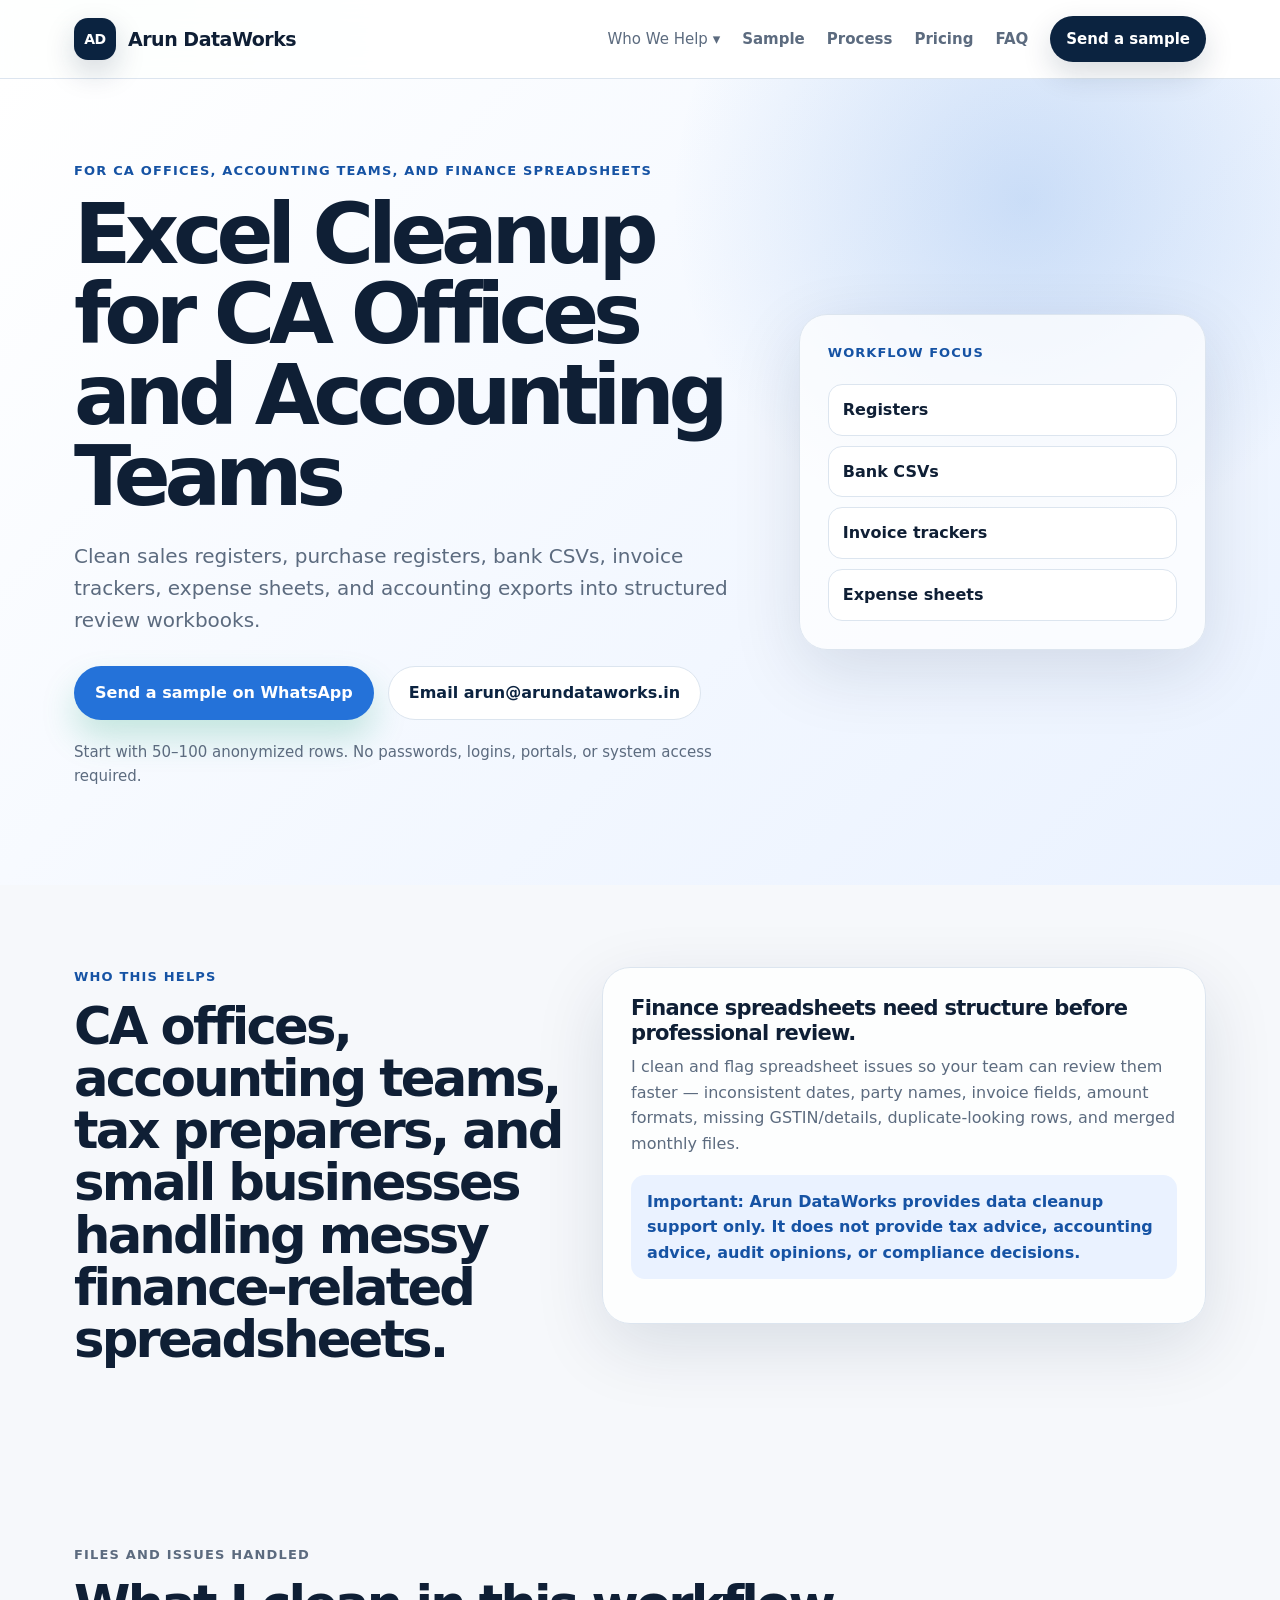
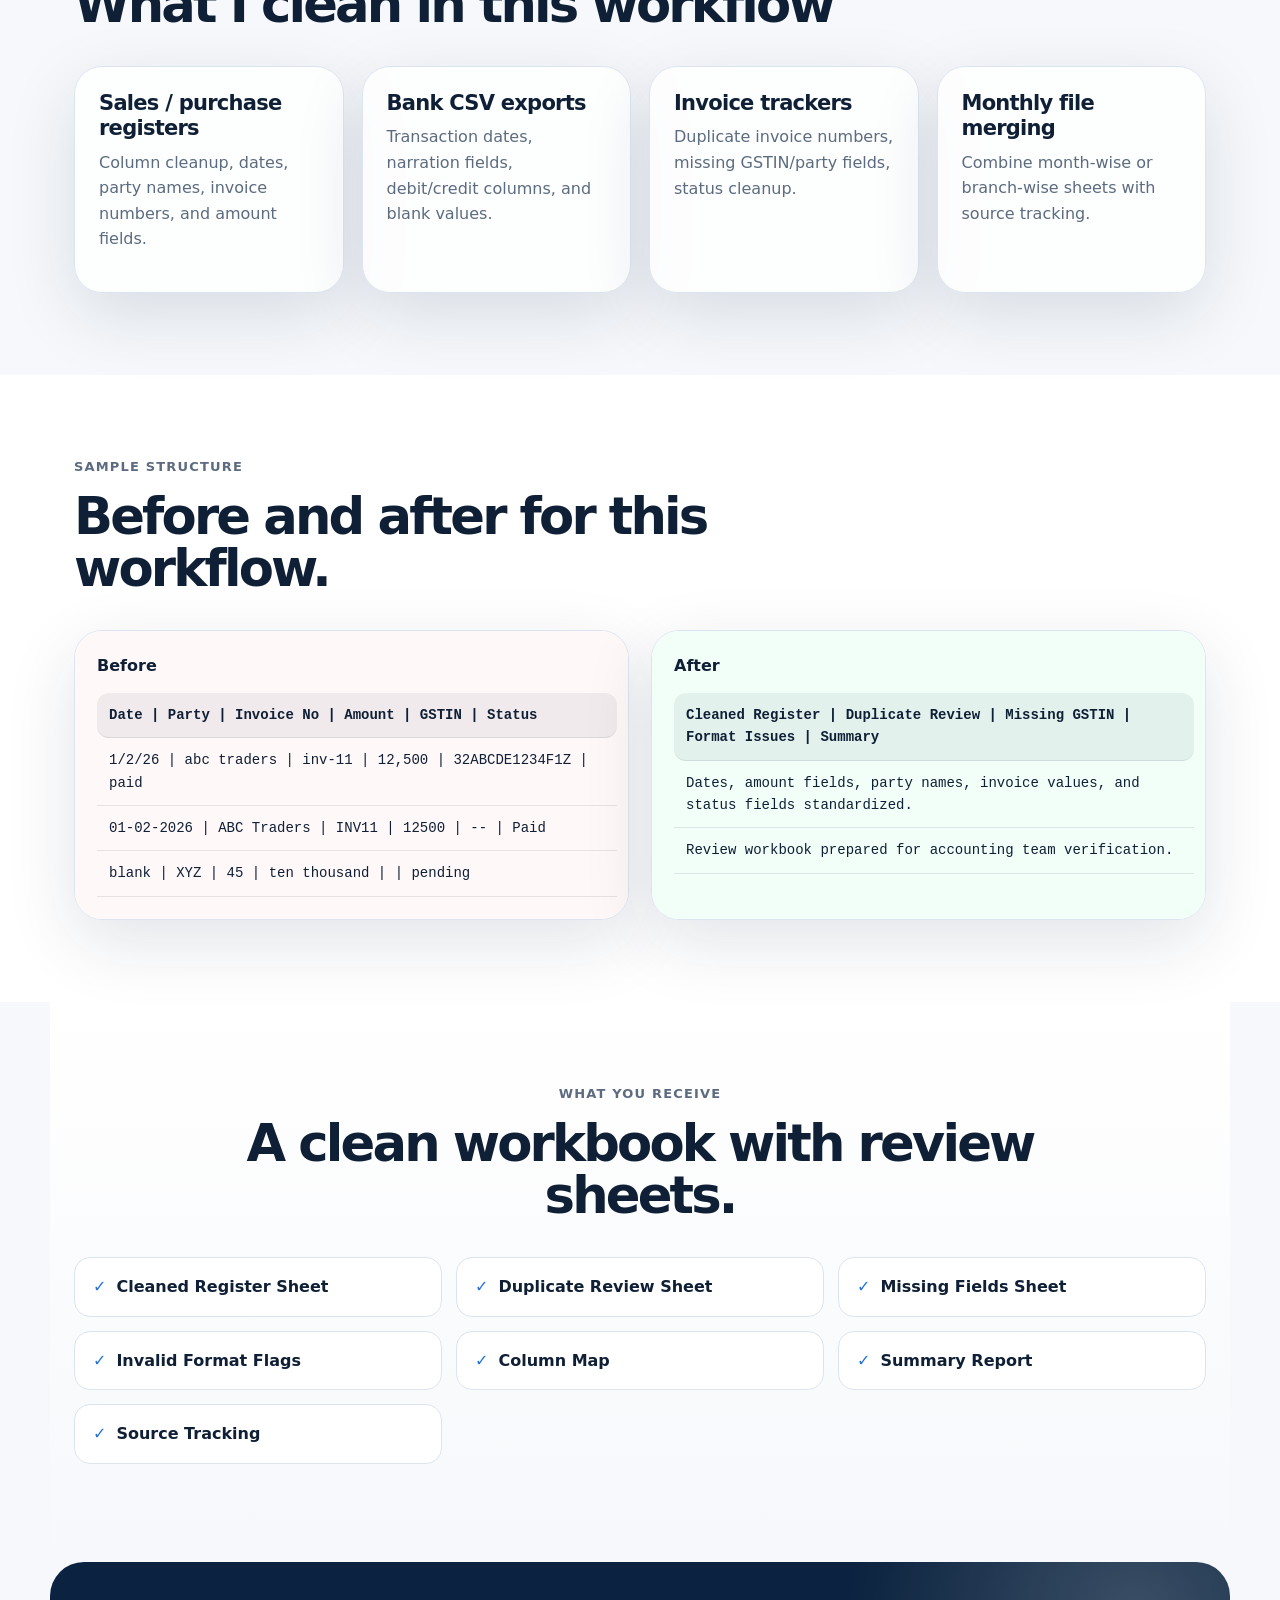
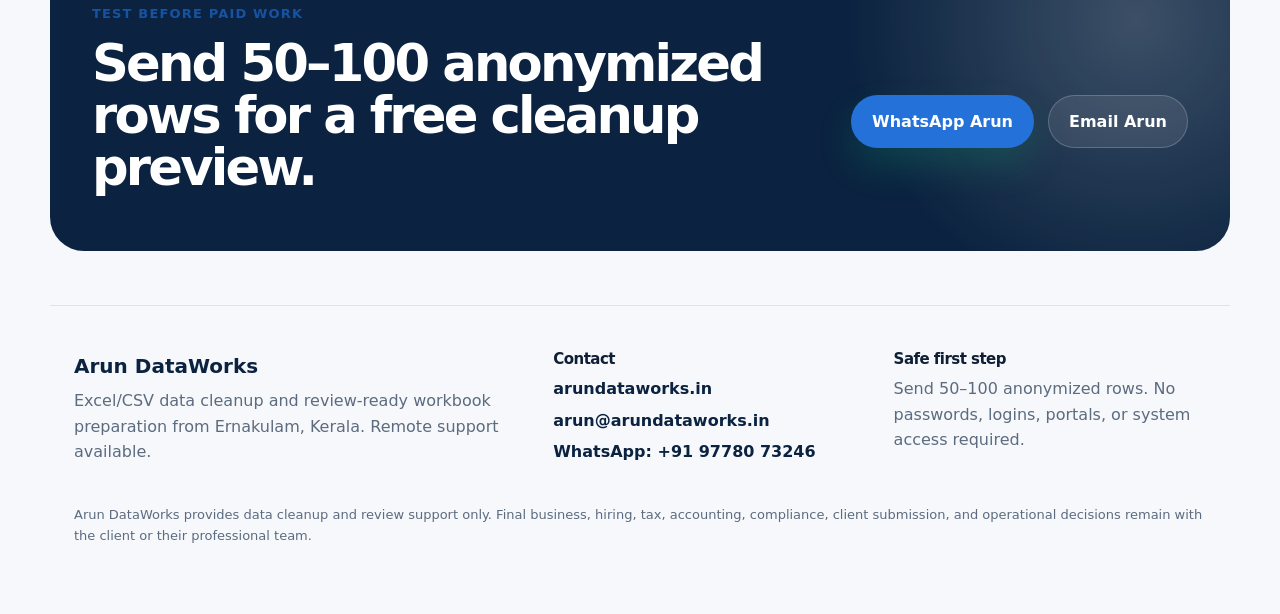
==== accounting.html @ 8d49b88d "Polish multi-service website design" ====
<!DOCTYPE html>
<html lang="en">
<head>
  <meta charset="UTF-8" />
  <meta name="viewport" content="width=device-width, initial-scale=1.0" />
  <meta name="description" content="Sales registers, purchase registers, bank CSVs, invoice trackers, and accounting exports cleaned for review." />
  <title>CA / Accounting Data Cleanup | Arun DataWorks</title>
  <link rel="stylesheet" href="style.css" />
</head>
<body class="service-page accounting">
  
<header class="site-header">
  <nav class="nav" aria-label="Main navigation">
    <a class="brand" href="index.html" aria-label="Arun DataWorks home">
      <span class="brand-mark">AD</span>
      <span class="brand-text">Arun DataWorks</span>
    </a>

    <div class="nav-links">
      <div class="nav-dropdown">
        <button class="nav-link dropdown-trigger" type="button" aria-label="Open service areas">
          Who We Help <span aria-hidden="true">▾</span>
        </button>
        <div class="mega-menu" aria-label="Service areas">
          <a href="recruitment.html" class=""><span>Recruitment teams</span><small>Candidate trackers & portal exports</small></a>
<a href="accounting.html" class="active"><span>CA / accounting firms</span><small>Registers, ledgers & bank CSVs</small></a>
<a href="ecommerce.html" class=""><span>Ecommerce teams</span><small>SKU, product & inventory files</small></a>
<a href="lead-lists.html" class=""><span>Sales / lead lists</span><small>CRM exports & follow-up sheets</small></a>
<a href="general-cleanup.html" class=""><span>General cleanup</span><small>One-off messy Excel/CSV files</small></a>
        </div>
      </div>
      <a class="nav-link" href="index.html#sample">Sample</a>
      <a class="nav-link" href="index.html#process">Process</a>
      <a class="nav-link" href="index.html#pricing">Pricing</a>
      <a class="nav-link" href="index.html#faq">FAQ</a>
      <a class="nav-cta" href="https://wa.me/919778073246">Send a sample</a>
    </div>
  </nav>
</header>

  <main>
    
<section class="service-hero-block">
  <div class="service-hero-inner">
    <div class="hero-copy">
      <p class="eyebrow">For CA offices, accounting teams, and finance spreadsheets</p>
      <h1>Excel Cleanup for CA Offices and Accounting Teams</h1>
      <p class="hero-subtitle">Clean sales registers, purchase registers, bank CSVs, invoice trackers, expense sheets, and accounting exports into structured review workbooks.</p>
      <div class="hero-actions">
        <a class="button primary" href="https://wa.me/919778073246">Send a sample on WhatsApp</a>
        <a class="button secondary" href="mailto:arun@arundataworks.in">Email arun@arundataworks.in</a>
      </div>
      <p class="trust-note">Start with 50–100 anonymized rows. No passwords, logins, portals, or system access required.</p>
    </div>
    <aside class="service-visual">
      <p>Workflow focus</p>
      <div class="focus-chips"><span>Registers</span>
<span>Bank CSVs</span>
<span>Invoice trackers</span>
<span>Expense sheets</span></div>
    </aside>
  </div>
</section>

<section class="section split-section">
  <div>
    <p class="eyebrow">Who this helps</p>
    <h2>CA offices, accounting teams, tax preparers, and small businesses handling messy finance-related spreadsheets.</h2>
  </div>
  <div class="explain-card">
    <h3>Finance spreadsheets need structure before professional review.</h3>
    <p>I clean and flag spreadsheet issues so your team can review them faster — inconsistent dates, party names, invoice fields, amount formats, missing GSTIN/details, duplicate-looking rows, and merged monthly files.</p>
    <p class="note">Important: Arun DataWorks provides data cleanup support only. It does not provide tax advice, accounting advice, audit opinions, or compliance decisions.</p>
  </div>
</section>

<section class="section">
  <div class="section-heading">
    <p class="eyebrow">Files and issues handled</p>
    <h2>What I clean in this workflow</h2>
  </div>
  <div class="input-grid">
    
<article class="input-card">
  <h3>Sales / purchase registers</h3>
  <p>Column cleanup, dates, party names, invoice numbers, and amount fields.</p>
</article>


<article class="input-card">
  <h3>Bank CSV exports</h3>
  <p>Transaction dates, narration fields, debit/credit columns, and blank values.</p>
</article>


<article class="input-card">
  <h3>Invoice trackers</h3>
  <p>Duplicate invoice numbers, missing GSTIN/party fields, status cleanup.</p>
</article>


<article class="input-card">
  <h3>Monthly file merging</h3>
  <p>Combine month-wise or branch-wise sheets with source tracking.</p>
</article>

  </div>
</section>

<section class="section sample-section">
  <div class="section-heading">
    <p class="eyebrow">Sample structure</p>
    <h2>Before and after for this workflow.</h2>
  </div>
  <div class="before-after">
    <div class="sheet-card messy">
      <div class="sheet-head">Before</div>
      <div class="sheet-row header">Date | Party | Invoice No | Amount | GSTIN | Status</div>
<div class="sheet-row">1/2/26 | abc traders | inv-11 | 12,500 | 32ABCDE1234F1Z | paid</div>
<div class="sheet-row">01-02-2026 | ABC Traders | INV11 | 12500 | -- | Paid</div>
<div class="sheet-row">blank | XYZ | 45 | ten thousand |  | pending</div>
    </div>
    <div class="sheet-card clean">
      <div class="sheet-head">After</div>
      <div class="sheet-row header">Cleaned Register | Duplicate Review | Missing GSTIN | Format Issues | Summary</div>
<div class="sheet-row">Dates, amount fields, party names, invoice values, and status fields standardized.</div>
<div class="sheet-row">Review workbook prepared for accounting team verification.</div>
    </div>
  </div>
</section>

<section class="section output-section">
  <div class="section-heading centered">
    <p class="eyebrow">What you receive</p>
    <h2>A clean workbook with review sheets.</h2>
  </div>
  <ul class="output-list">
    <li>Cleaned Register Sheet</li>
<li>Duplicate Review Sheet</li>
<li>Missing Fields Sheet</li>
<li>Invalid Format Flags</li>
<li>Column Map</li>
<li>Summary Report</li>
<li>Source Tracking</li>
  </ul>
</section>

<section class="final-cta">
  <div>
    <p class="eyebrow">Test before paid work</p>
    <h2>Send 50–100 anonymized rows for a free cleanup preview.</h2>
  </div>
  <div class="hero-actions">
    <a class="button primary" href="https://wa.me/919778073246">WhatsApp Arun</a>
    <a class="button secondary dark" href="mailto:arun@arundataworks.in">Email Arun</a>
  </div>
</section>

  </main>
  
<footer class="footer">
  <div class="footer-grid">
    <div>
      <a class="footer-brand" href="index.html">Arun DataWorks</a>
      <p>Excel/CSV data cleanup and review-ready workbook preparation from Ernakulam, Kerala. Remote support available.</p>
    </div>
    <div>
      <h3>Contact</h3>
      <a href="https://arundataworks.in">arundataworks.in</a>
      <a href="mailto:arun@arundataworks.in">arun@arundataworks.in</a>
      <a href="https://wa.me/919778073246">WhatsApp: +91 97780 73246</a>
    </div>
    <div>
      <h3>Safe first step</h3>
      <p>Send 50–100 anonymized rows. No passwords, logins, portals, or system access required.</p>
    </div>
  </div>
  <p class="disclaimer">Arun DataWorks provides data cleanup and review support only. Final business, hiring, tax, accounting, compliance, client submission, and operational decisions remain with the client or their professional team.</p>
</footer>

</body>
</html>
---- style.css ----
:root {
  --bg: #f6f8fb;
  --surface: #ffffff;
  --text: #0f1f35;
  --muted: #5c6b7f;
  --border: #dce5ef;
  --navy: #0b2340;
  --accent: #0f9f6e;
  --accent-soft: #e8f8f1;
  --accent-dark: #087650;
  --shadow: 0 22px 70px rgba(11, 35, 64, 0.12);
  --radius: 28px;
}

body.recruitment { --accent: #0f9f6e; --accent-soft: #e8f8f1; --accent-dark: #087650; }
body.accounting { --accent: #2472d9; --accent-soft: #eaf2ff; --accent-dark: #1653a4; }
body.ecommerce { --accent: #e88722; --accent-soft: #fff3e5; --accent-dark: #b85f08; }
body.leads { --accent: #7b4dd8; --accent-soft: #f1ecff; --accent-dark: #5932af; }
body.general { --accent: #58677c; --accent-soft: #eef2f6; --accent-dark: #334155; }

* { box-sizing: border-box; }

html { scroll-behavior: smooth; }

body {
  margin: 0;
  font-family: Inter, ui-sans-serif, system-ui, -apple-system, BlinkMacSystemFont, "Segoe UI", Arial, sans-serif;
  color: var(--text);
  background:
    radial-gradient(circle at 10% 0%, rgba(15, 159, 110, 0.08), transparent 24rem),
    linear-gradient(180deg, #ffffff 0%, var(--bg) 42rem);
  line-height: 1.6;
}

a { color: inherit; text-decoration: none; }

.site-header {
  position: sticky;
  top: 0;
  z-index: 50;
  background: rgba(255,255,255,.88);
  border-bottom: 1px solid var(--border);
  backdrop-filter: blur(16px);
}

.nav {
  max-width: 1180px;
  margin: 0 auto;
  padding: 16px 24px;
  display: flex;
  align-items: center;
  justify-content: space-between;
  gap: 26px;
}

.brand {
  display: flex;
  align-items: center;
  gap: 12px;
  font-weight: 850;
  letter-spacing: -0.03em;
}

.brand-mark {
  width: 42px;
  height: 42px;
  display: grid;
  place-items: center;
  border-radius: 14px;
  background: var(--navy);
  color: #fff;
  font-size: 14px;
  box-shadow: 0 12px 30px rgba(11,35,64,.18);
}

.brand-text { font-size: 19px; }

.nav-links {
  display: flex;
  align-items: center;
  gap: 22px;
  color: var(--muted);
  font-size: 15px;
}

.nav-link {
  padding: 10px 0;
  font-weight: 650;
}

.nav-link:hover { color: var(--text); }

.nav-cta {
  padding: 11px 16px;
  border-radius: 999px;
  background: var(--navy);
  color: #fff;
  font-weight: 800;
  box-shadow: 0 12px 30px rgba(11,35,64,.16);
}

.nav-dropdown {
  position: relative;
}

.dropdown-trigger {
  appearance: none;
  border: 0;
  background: transparent;
  color: var(--muted);
  cursor: pointer;
  font: inherit;
}

.mega-menu {
  position: absolute;
  top: 44px;
  right: -120px;
  width: 390px;
  padding: 12px;
  display: grid;
  gap: 6px;
  background: #fff;
  border: 1px solid var(--border);
  border-radius: 22px;
  box-shadow: var(--shadow);
  opacity: 0;
  transform: translateY(8px);
  visibility: hidden;
  pointer-events: none;
  transition: .16s ease;
}

.nav-dropdown:hover .mega-menu,
.nav-dropdown:focus-within .mega-menu {
  opacity: 1;
  transform: translateY(0);
  visibility: visible;
  pointer-events: auto;
}

.mega-menu a {
  display: grid;
  gap: 2px;
  padding: 12px 14px;
  border-radius: 14px;
}

.mega-menu a:hover,
.mega-menu a.active {
  background: var(--accent-soft);
}

.mega-menu span {
  color: var(--text);
  font-weight: 800;
}

.mega-menu small {
  color: var(--muted);
}

.hero,
.section,
.service-hero-block {
  max-width: 1180px;
  margin: 0 auto;
  padding: 82px 24px;
}

.home-hero {
  padding-top: 98px;
}

.hero-inner,
.service-hero-inner {
  display: grid;
  grid-template-columns: minmax(0, 1.25fr) minmax(320px, .75fr);
  gap: 46px;
  align-items: center;
}

.eyebrow {
  margin: 0 0 12px;
  color: var(--accent-dark);
  text-transform: uppercase;
  letter-spacing: .09em;
  font-size: 13px;
  font-weight: 900;
}

h1, h2, h3, p { margin-top: 0; }

h1 {
  margin-bottom: 24px;
  font-size: clamp(44px, 6.9vw, 84px);
  line-height: .96;
  letter-spacing: -.075em;
}

h2 {
  margin-bottom: 16px;
  font-size: clamp(30px, 4vw, 52px);
  line-height: 1.02;
  letter-spacing: -.055em;
}

h3 {
  margin-bottom: 8px;
  font-size: 21px;
  line-height: 1.2;
  letter-spacing: -.035em;
}

.hero-subtitle {
  max-width: 770px;
  color: var(--muted);
  font-size: 20px;
}

.hero-actions {
  display: flex;
  flex-wrap: wrap;
  gap: 14px;
  margin-top: 30px;
}

.button {
  display: inline-flex;
  justify-content: center;
  align-items: center;
  min-height: 50px;
  padding: 13px 20px;
  border-radius: 999px;
  border: 1px solid transparent;
  font-weight: 900;
}

.button.primary {
  background: var(--accent);
  color: #fff;
  box-shadow: 0 18px 34px rgba(15,159,110,.22);
}

.button.secondary {
  background: #fff;
  color: var(--navy);
  border-color: var(--border);
}

.button.secondary.dark {
  background: rgba(255,255,255,.09);
  color: #fff;
  border-color: rgba(255,255,255,.20);
}

.trust-note {
  margin-top: 20px;
  color: var(--muted);
  font-size: 15px;
}

.hero-panel,
.service-visual,
.explain-card,
.workflow-card,
.price-card,
.input-card,
.sheet-card,
.process-grid article {
  background: rgba(255,255,255,.82);
  border: 1px solid var(--border);
  border-radius: var(--radius);
  box-shadow: var(--shadow);
}

.hero-panel {
  padding: 26px;
  position: relative;
  overflow: hidden;
}

.hero-panel::before {
  content: "";
  position: absolute;
  inset: -40% -30% auto auto;
  width: 260px;
  height: 260px;
  border-radius: 50%;
  background: var(--accent-soft);
}

.panel-top {
  display: flex;
  gap: 8px;
  margin-bottom: 24px;
}

.panel-top span {
  width: 12px;
  height: 12px;
  border-radius: 999px;
  background: var(--border);
}

.hero-panel h2 {
  position: relative;
  font-size: 28px;
}

.hero-panel p {
  position: relative;
  color: var(--muted);
}

.mini-sheet {
  position: relative;
  display: grid;
  gap: 8px;
  margin: 24px 0;
}

.mini-sheet div {
  padding: 12px;
  border-radius: 12px;
  background: #f7fafc;
  border: 1px solid var(--border);
  font-weight: 800;
}

.trust-strip {
  max-width: 1180px;
  margin: 0 auto;
  padding: 0 24px 44px;
  display: grid;
  grid-template-columns: repeat(4, 1fr);
  gap: 14px;
}

.trust-strip div {
  padding: 18px;
  border-radius: 20px;
  background: #fff;
  border: 1px solid var(--border);
}

.trust-strip strong,
.trust-strip span {
  display: block;
}

.trust-strip span {
  color: var(--muted);
  font-size: 14px;
}

.section-heading {
  max-width: 820px;
  margin-bottom: 36px;
}

.section-heading.centered {
  margin-left: auto;
  margin-right: auto;
  text-align: center;
}

.section-heading p {
  color: var(--muted);
}

.workflow-grid {
  display: grid;
  grid-template-columns: repeat(6, 1fr);
  gap: 18px;
}

.workflow-card {
  min-height: 310px;
  padding: 24px;
  display: flex;
  flex-direction: column;
  transition: .16s ease;
}

.workflow-card:hover {
  transform: translateY(-3px);
  border-color: color-mix(in srgb, var(--accent) 45%, var(--border));
}

.workflow-card:nth-child(1),
.workflow-card:nth-child(2),
.workflow-card:nth-child(3) {
  grid-column: span 2;
}

.workflow-card:nth-child(4),
.workflow-card:nth-child(5) {
  grid-column: span 3;
}

.card-icon {
  width: 42px;
  height: 42px;
  display: grid;
  place-items: center;
  border-radius: 14px;
  margin-bottom: 34px;
  background: var(--accent-soft);
  color: var(--accent-dark);
  font-weight: 900;
}

.card-kicker {
  margin-bottom: 8px;
  color: var(--accent-dark);
  font-size: 13px;
  font-weight: 900;
  text-transform: uppercase;
  letter-spacing: .08em;
}

.workflow-card p:last-child {
  color: var(--muted);
}

.recruitment-card { --accent: #0f9f6e; --accent-soft: #e8f8f1; --accent-dark: #087650; }
.accounting-card { --accent: #2472d9; --accent-soft: #eaf2ff; --accent-dark: #1653a4; }
.ecommerce-card { --accent: #e88722; --accent-soft: #fff3e5; --accent-dark: #b85f08; }
.leads-card { --accent: #7b4dd8; --accent-soft: #f1ecff; --accent-dark: #5932af; }
.general-card { --accent: #58677c; --accent-soft: #eef2f6; --accent-dark: #334155; }

.sample-section {
  max-width: none;
  background: #fff;
  padding-left: calc((100% - 1180px)/2 + 24px);
  padding-right: calc((100% - 1180px)/2 + 24px);
}

.before-after {
  display: grid;
  grid-template-columns: repeat(2, 1fr);
  gap: 22px;
}

.sheet-card {
  padding: 22px;
  overflow: auto;
}

.sheet-head {
  margin-bottom: 14px;
  font-weight: 900;
}

.sheet-row {
  min-width: 520px;
  padding: 11px 12px;
  border-bottom: 1px solid rgba(15,31,53,.10);
  font-family: "SFMono-Regular", Consolas, "Liberation Mono", monospace;
  font-size: 14px;
}

.sheet-row.header {
  border-radius: 12px;
  background: rgba(15,31,53,.06);
  font-weight: 900;
}

.sheet-card.messy { background: #fff8f8; }
.sheet-card.clean { background: #f2fff9; }

.process-section {
  background: linear-gradient(180deg, var(--bg), #fff);
}

.process-grid {
  display: grid;
  grid-template-columns: repeat(3, 1fr);
  gap: 18px;
}

.process-grid article {
  padding: 26px;
}

.process-grid span {
  width: 38px;
  height: 38px;
  display: grid;
  place-items: center;
  margin-bottom: 20px;
  border-radius: 50%;
  background: var(--navy);
  color: #fff;
  font-weight: 900;
}

.process-grid p,
.input-card p,
.price-card p,
.explain-card p {
  color: var(--muted);
}

.pricing-section {
  max-width: none;
  background: var(--navy);
  color: #fff;
  padding-left: calc((100% - 1180px)/2 + 24px);
  padding-right: calc((100% - 1180px)/2 + 24px);
}

.pricing-section .eyebrow {
  color: #7af0bf;
}

.pricing-grid {
  display: grid;
  grid-template-columns: repeat(4, 1fr);
  gap: 18px;
}

.price-card {
  padding: 24px;
  color: var(--text);
}

.price-card.featured {
  border-color: rgba(122,240,191,.7);
}

.price-card strong {
  display: block;
  margin-top: 18px;
  color: var(--accent-dark);
  font-size: 22px;
}

.faq-list {
  display: grid;
  gap: 14px;
}

details {
  padding: 22px 24px;
  border: 1px solid var(--border);
  border-radius: 20px;
  background: #fff;
  box-shadow: var(--shadow);
}

summary {
  cursor: pointer;
  color: var(--navy);
  font-weight: 900;
}

details p {
  margin: 12px 0 0;
  color: var(--muted);
}

.final-cta {
  max-width: 1180px;
  margin: 0 auto 54px;
  padding: 42px;
  display: flex;
  align-items: center;
  justify-content: space-between;
  gap: 26px;
  border-radius: 34px;
  color: #fff;
  background:
    radial-gradient(circle at 92% 20%, rgba(255,255,255,.20), transparent 18rem),
    var(--navy);
}

.final-cta h2 {
  max-width: 720px;
}

.footer {
  max-width: 1180px;
  margin: 0 auto;
  padding: 44px 24px 54px;
  border-top: 1px solid var(--border);
  color: var(--muted);
}

.footer-grid {
  display: grid;
  grid-template-columns: 1.3fr .9fr .9fr;
  gap: 28px;
  margin-bottom: 24px;
}

.footer-brand {
  display: block;
  color: var(--text);
  font-size: 20px;
  font-weight: 900;
  margin-bottom: 8px;
}

.footer h3 {
  font-size: 15px;
  color: var(--text);
}

.footer a {
  display: block;
  color: var(--navy);
  font-weight: 800;
  margin-bottom: 6px;
}

.disclaimer {
  font-size: 13px;
}

.service-hero-block {
  max-width: none;
  background:
    radial-gradient(circle at 80% 15%, color-mix(in srgb, var(--accent) 20%, transparent), transparent 22rem),
    linear-gradient(135deg, #ffffff 0%, var(--accent-soft) 100%);
  padding-left: calc((100% - 1180px)/2 + 24px);
  padding-right: calc((100% - 1180px)/2 + 24px);
}

.service-visual {
  padding: 28px;
  background: rgba(255,255,255,.72);
}

.service-visual > p {
  color: var(--accent-dark);
  font-weight: 900;
  text-transform: uppercase;
  letter-spacing: .08em;
  font-size: 13px;
}

.focus-chips {
  display: grid;
  gap: 10px;
  margin-top: 20px;
}

.focus-chips span {
  padding: 12px 14px;
  border-radius: 14px;
  background: #fff;
  border: 1px solid var(--border);
  font-weight: 850;
}

.split-section {
  display: grid;
  grid-template-columns: .9fr 1.1fr;
  gap: 34px;
  align-items: start;
}

.explain-card {
  padding: 28px;
}

.explain-card .note {
  margin-top: 18px;
  padding: 14px 16px;
  border-radius: 14px;
  background: var(--accent-soft);
  color: var(--accent-dark);
  font-weight: 750;
}

.input-grid {
  display: grid;
  grid-template-columns: repeat(4, 1fr);
  gap: 18px;
}

.input-card {
  padding: 24px;
}

.output-section {
  background:
    linear-gradient(180deg, #fff 0%, var(--bg) 100%);
}

.output-list {
  display: grid;
  grid-template-columns: repeat(3, 1fr);
  gap: 14px;
  padding: 0;
  list-style: none;
}

.output-list li {
  padding: 16px 18px;
  border-radius: 16px;
  background: #fff;
  border: 1px solid var(--border);
  font-weight: 800;
}

.output-list li::before {
  content: "✓";
  margin-right: 10px;
  color: var(--accent);
}

@media (max-width: 980px) {
  .hero-inner,
  .service-hero-inner,
  .split-section,
  .footer-grid {
    grid-template-columns: 1fr;
  }

  .trust-strip,
  .pricing-grid,
  .input-grid,
  .output-list {
    grid-template-columns: repeat(2, 1fr);
  }

  .workflow-grid,
  .process-grid,
  .before-after {
    grid-template-columns: 1fr;
  }

  .workflow-card,
  .workflow-card:nth-child(1),
  .workflow-card:nth-child(2),
  .workflow-card:nth-child(3),
  .workflow-card:nth-child(4),
  .workflow-card:nth-child(5) {
    grid-column: auto;
    min-height: auto;
  }

  .nav {
    align-items: flex-start;
  }

  .nav-links {
    flex-wrap: wrap;
    justify-content: flex-end;
  }

  .mega-menu {
    right: 0;
  }

  .final-cta {
    flex-direction: column;
    align-items: flex-start;
  }
}

@media (max-width: 660px) {
  .nav {
    display: grid;
  }

  .nav-links {
    justify-content: flex-start;
    gap: 14px;
  }

  .nav-cta {
    display: none;
  }

  .mega-menu {
    position: fixed;
    left: 16px;
    right: 16px;
    top: 96px;
    width: auto;
  }

  .hero,
  .section,
  .service-hero-block {
    padding-top: 58px;
    padding-bottom: 58px;
  }

  h1 {
    font-size: clamp(40px, 14vw, 58px);
  }

  .hero-subtitle {
    font-size: 18px;
  }

  .button {
    width: 100%;
  }

  .trust-strip,
  .pricing-grid,
  .input-grid,
  .output-list {
    grid-template-columns: 1fr;
  }

  .sheet-row {
    min-width: 460px;
  }
}
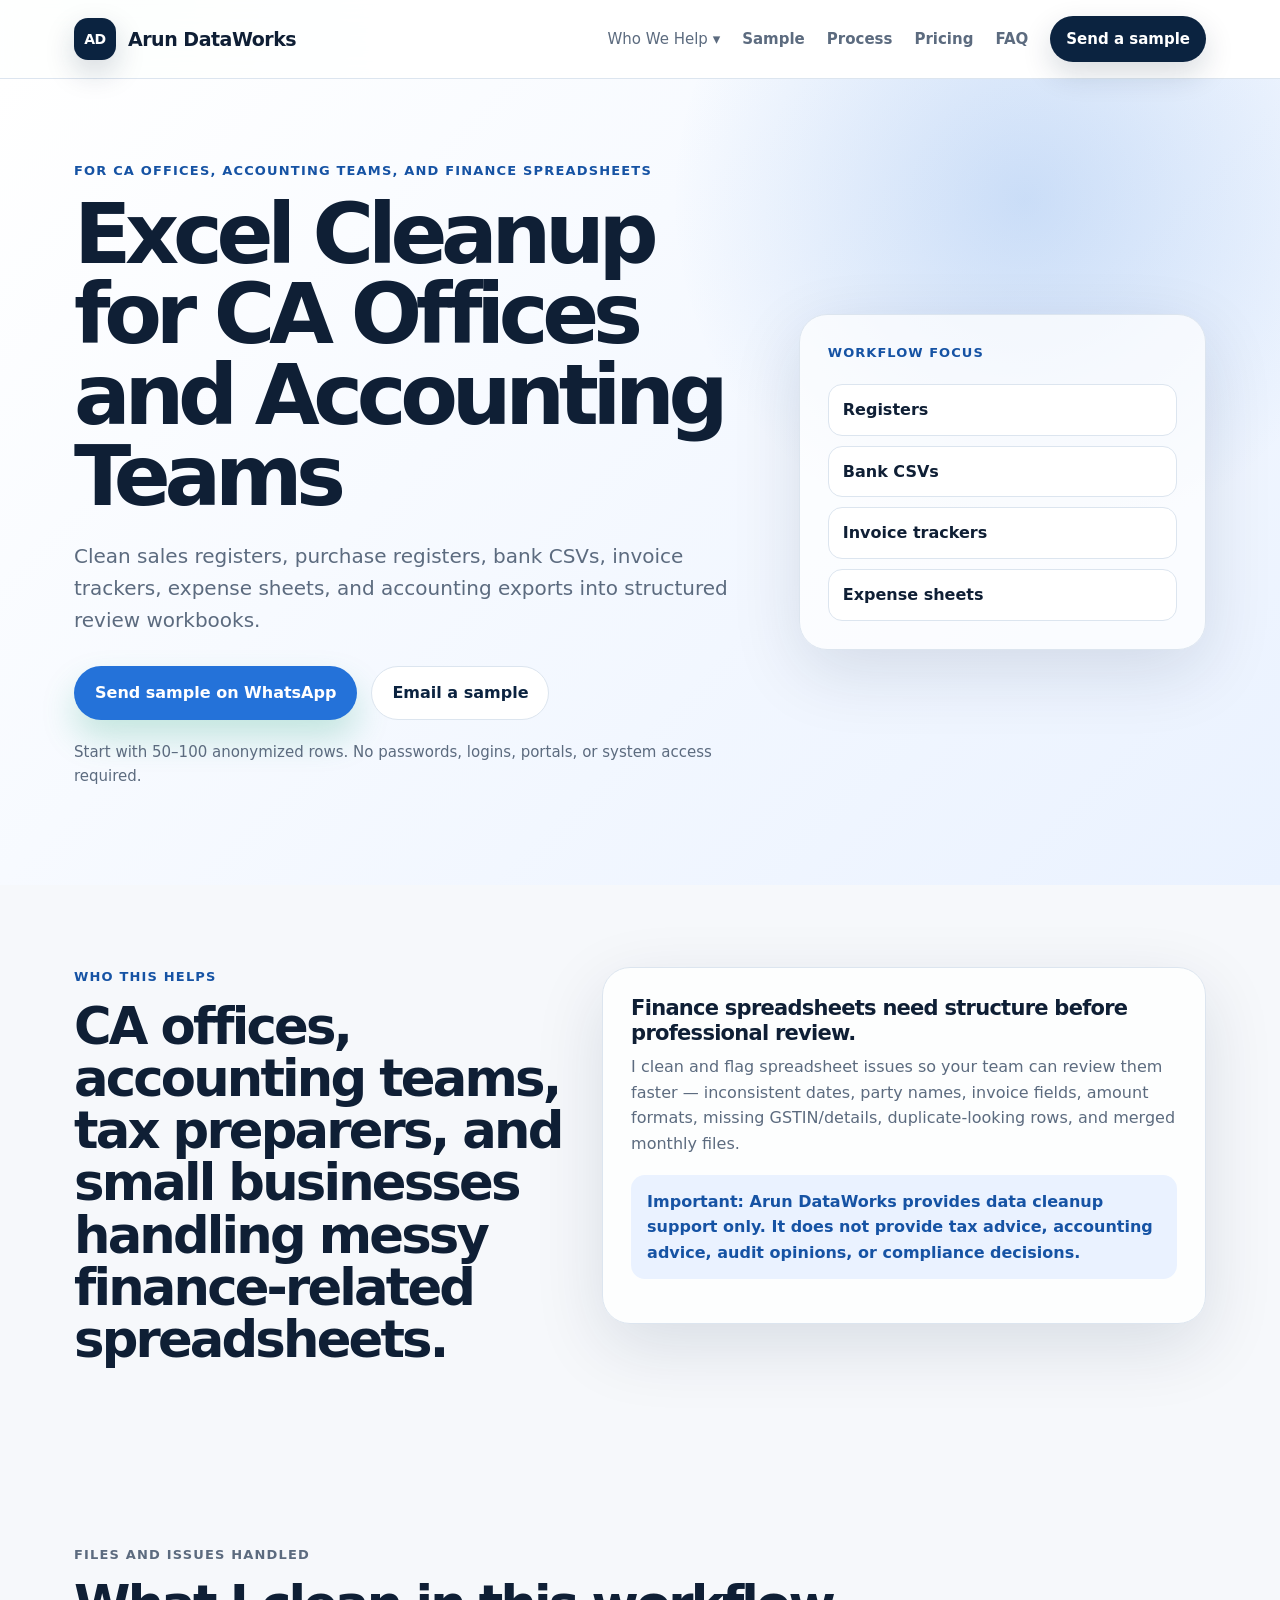
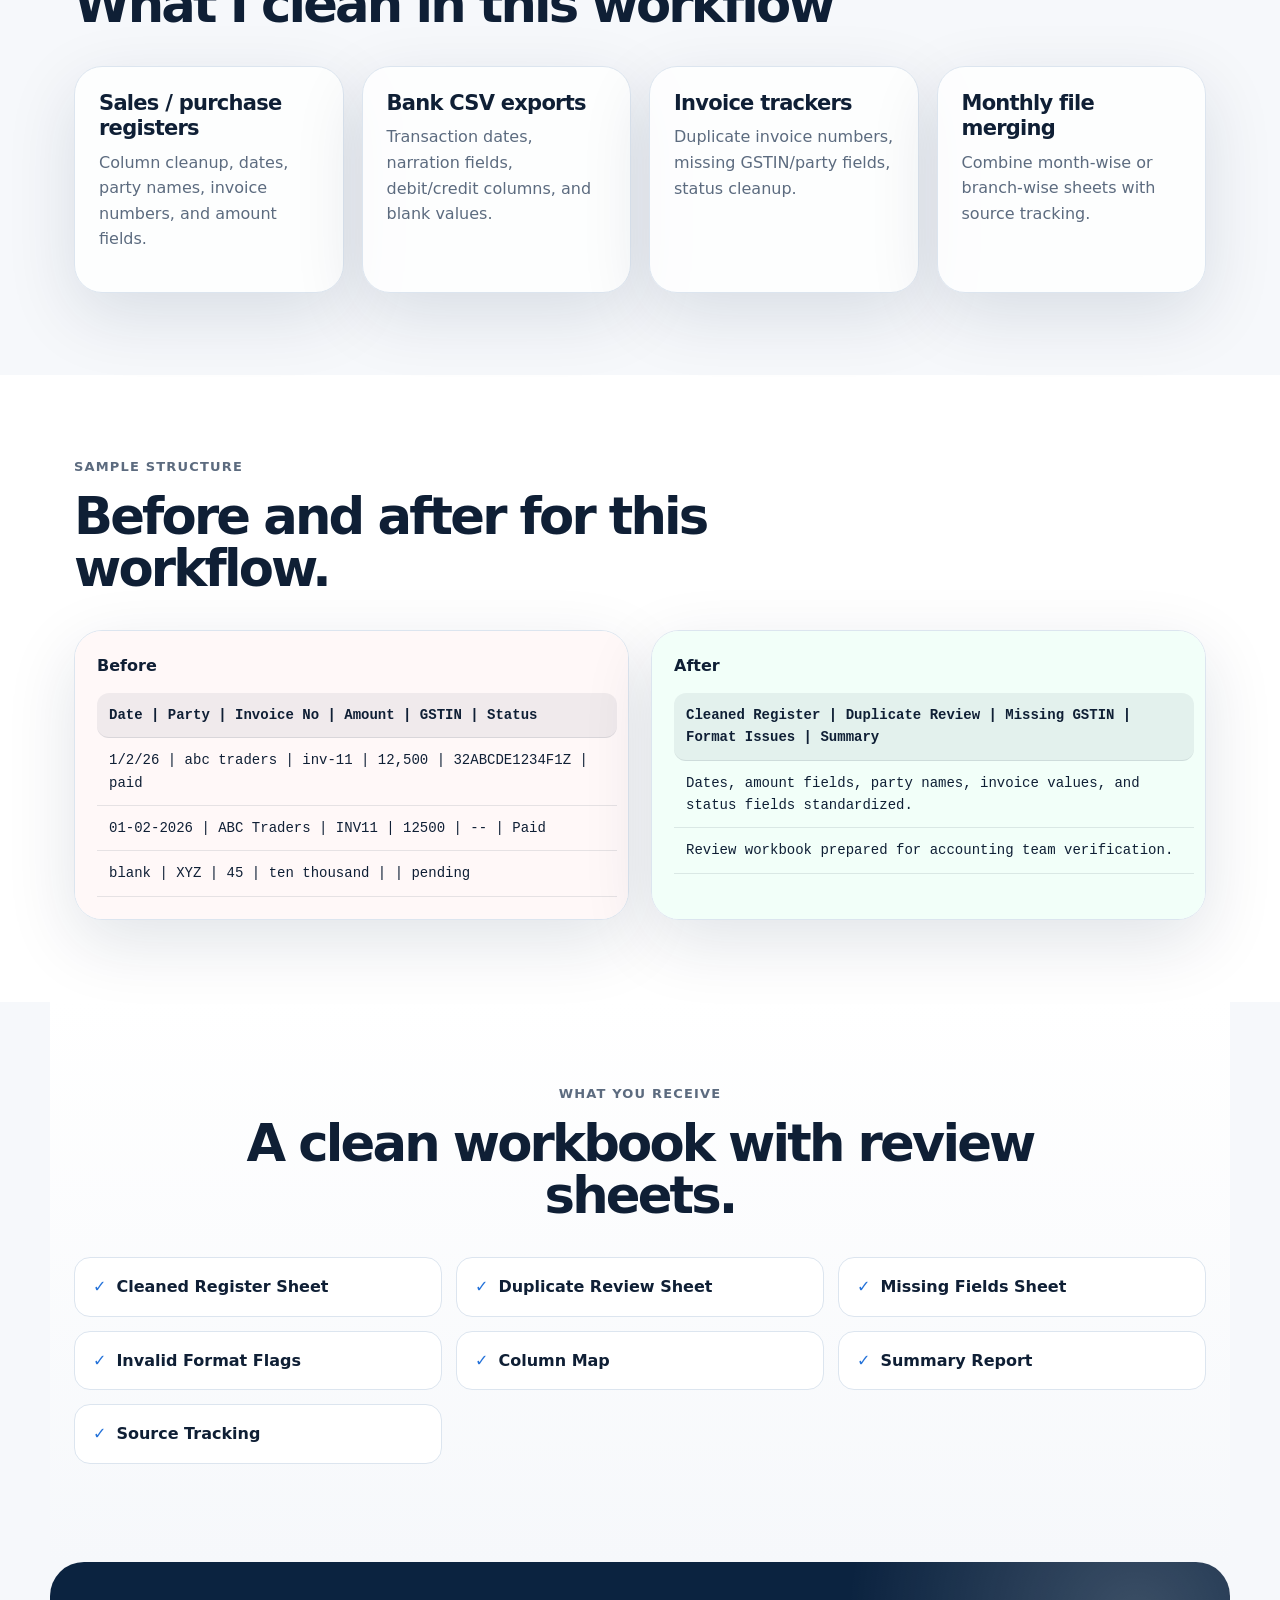
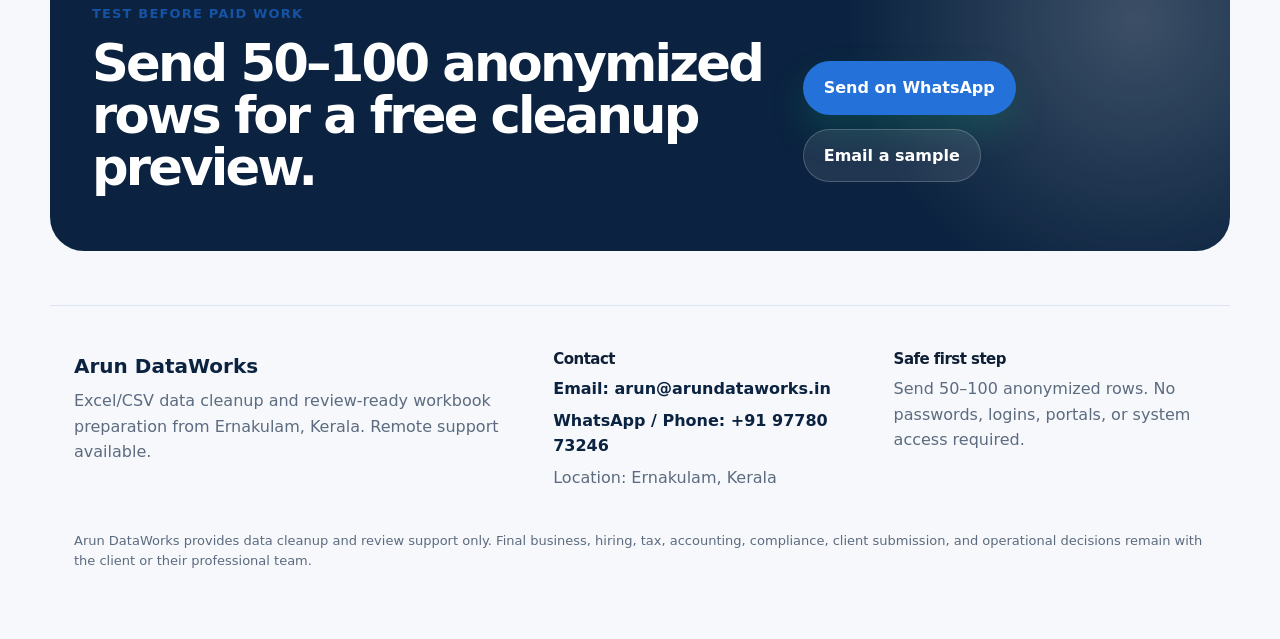
==== commit 2d130042: "Refine contact CTAs and footer details" ====
--- a/accounting.html
+++ b/accounting.html
@@ -47,8 +47,8 @@
       <h1>Excel Cleanup for CA Offices and Accounting Teams</h1>
       <p class="hero-subtitle">Clean sales registers, purchase registers, bank CSVs, invoice trackers, expense sheets, and accounting exports into structured review workbooks.</p>
       <div class="hero-actions">
-        <a class="button primary" href="https://wa.me/919778073246">Send a sample on WhatsApp</a>
-        <a class="button secondary" href="mailto:arun@arundataworks.in">Email arun@arundataworks.in</a>
+        <a class="button primary" href="https://wa.me/919778073246">Send sample on WhatsApp</a>
+        <a class="button secondary" href="mailto:arun@arundataworks.in">Email a sample</a>
       </div>
       <p class="trust-note">Start with 50–100 anonymized rows. No passwords, logins, portals, or system access required.</p>
     </div>
@@ -151,8 +151,8 @@
     <h2>Send 50–100 anonymized rows for a free cleanup preview.</h2>
   </div>
   <div class="hero-actions">
-    <a class="button primary" href="https://wa.me/919778073246">WhatsApp Arun</a>
-    <a class="button secondary dark" href="mailto:arun@arundataworks.in">Email Arun</a>
+    <a class="button primary" href="https://wa.me/919778073246">Send on WhatsApp</a>
+    <a class="button secondary dark" href="mailto:arun@arundataworks.in">Email a sample</a>
   </div>
 </section>
 
@@ -166,10 +166,10 @@
     </div>
     <div>
       <h3>Contact</h3>
-      <a href="https://arundataworks.in">arundataworks.in</a>
-      <a href="mailto:arun@arundataworks.in">arun@arundataworks.in</a>
-      <a href="https://wa.me/919778073246">WhatsApp: +91 97780 73246</a>
-    </div>
+      <a href="mailto:arun@arundataworks.in">Email: arun@arundataworks.in</a>
+      <a href="https://wa.me/919778073246">WhatsApp / Phone: +91 97780 73246</a>
+      <p>Location: Ernakulam, Kerala</p>
+</div>
     <div>
       <h3>Safe first step</h3>
       <p>Send 50–100 anonymized rows. No passwords, logins, portals, or system access required.</p>
